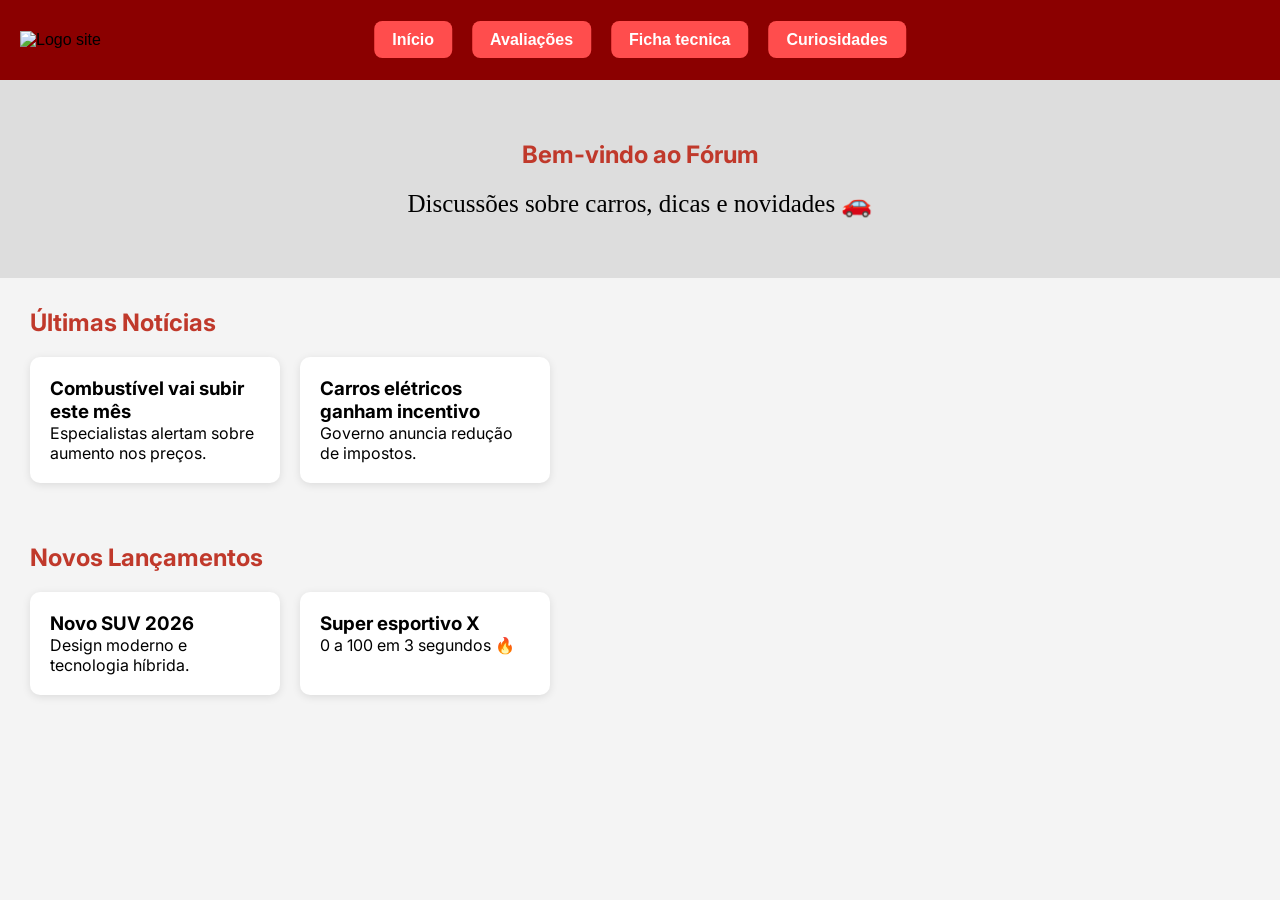
==== index.html @ 2453fffe "adicionei animaçoes no index" ====
<!DOCTYPE html>
<html lang="pt-br">
<head>
    <meta charset="UTF-8">
    <meta name="viewport" content="width=device-width, initial-scale=1.0">
    <title>Fórum de Carros</title>
    <link rel="stylesheet" href="CSS/style.css">
    <link rel="preconnect" href="https://fonts.googleapis.com">
<link rel="preconnect" href="https://fonts.gstatic.com" crossorigin>
<link href="https://fonts.googleapis.com/css2?family=Google+Sans:ital,opsz,wght@0,17..18,400..700;1,17..18,400..700&family=Inter:ital,opsz@0,14..32;1,14..32&family=Roboto+Condensed:ital,wght@0,100..900;1,100..900&display=swap" rel="stylesheet">
<link rel="preconnect" href="https://fonts.googleapis.com">
<link rel="preconnect" href="https://fonts.gstatic.com" crossorigin>
<link href="https://fonts.googleapis.com/css2?family=Carattere&family=Carlito:ital,wght@0,400;0,700;1,400;1,700&family=Google+Sans:ital,opsz,wght@0,17..18,400..700;1,17..18,400..700&family=Inter:ital,opsz@0,14..32;1,14..32&family=Noto+Sans:ital,wght@0,100..900;1,100..900&family=Roboto+Condensed:ital,wght@0,100..900;1,100..900&family=Roboto:ital,wght@0,100..900;1,100..900&display=swap" rel="stylesheet">
</head>
<body>

<header>
    <img src="Img/logo_site_carro-removebg-preview.png" alt="Logo site" class="logo">

    <nav>
        <ul>
            <li><a href="index.html">Início</a></li>
            <li><a href="/avaliações.html">Avaliações</a></li>
            <li><a href="#">Ficha tecnica</a></li>
            <li><a href="#">Curiosidades</a></li>
        </ul>
    </nav>
</header>

<main>
    <section class="banner">
        <h2>Bem-vindo ao Fórum</h2>
        <p>Discussões sobre carros, dicas e novidades 🚗</p>
    </section>

    <section class="noticias">
    <h2>Últimas Notícias</h2>

    <div class="container">
        <div class="card">
            <h3>Combustível vai subir este mês</h3>
            <p>Especialistas alertam sobre aumento nos preços.</p>
        </div>

        <div class="card">
            <h3>Carros elétricos ganham incentivo</h3>
            <p>Governo anuncia redução de impostos.</p>
        </div>
    </div>
</section>

<section class="lancamentos">
    <h2>Novos Lançamentos</h2>

    <div class="container">
        <div class="card">
            <h3>Novo SUV 2026</h3>
            <p>Design moderno e tecnologia híbrida.</p>
        </div>

        <div class="card">
            <h3>Super esportivo X</h3>
            <p>0 a 100 em 3 segundos 🔥</p>
        </div>
    </div>
</section>
</main>

</body>
</html>
---- CSS/style.css ----
* {
    margin: 0;
    padding: 0;
    box-sizing: border-box;
}

/* Fundo */
body {
    font-family: Arial, sans-serif;
    background-color: #f4f4f4;
}

/* Cabeçalho */
header {
  background-color: #8B0000;
  position: relative;
  display: flex;
  align-items: center;
  padding: 0 40px;
  height: 80px;
}

nav {
  position: absolute;
  left: 50%;
  transform: translateX(-50%);
}

/* Logo esquerda */
.logo {
    width: 250px;
    height: auto;
    position: absolute;
    left: 20px;
    top: 50%;
    transform: translateY(-50%);
}

/* Menu centralizado */
nav ul {
  display: flex;
  gap: 20px;
  list-style: none;
  margin: 0;
  padding: 0;
}

/* Links */
nav ul li a {
  text-decoration: none;
  background: #ff4d4d;
  color: white;
  padding: 10px 18px;
  border-radius: 8px;
  font-weight: bold;
}

/* Hover */
nav ul li a:hover {
    background-color: #922b21;
}

/* Banner */
.banner {
    text-align: center;
    padding: 60px 20px;
    background-color: #ddd;
}

.banner h2 {
    font-family: "Inter";
}

.banner p {
    font-size: 25px;
    font-family: "Google Sans";
}

.card {
    background-color: white;
    padding: 20px;
    border-radius: 10px;
    width: 250px;
    box-shadow: 0px 2px 8px rgba(0,0,0,0.1);
    transition: 0.3s;
    transition: transform 0.3s, box-shadow 0.3s;
}

/* Hover */
.card:hover {
    transform: scale(1.05);
    transform: translateY(-10px);
    box-shadow: 0px 8px 20px rgba(0,0,0,0.3);
}

/* Espaçamento das seções */
.noticias, .lancamentos {
    font-family: "Inter";
    padding: 30px;
}

/* Títulos */
h2 {
    margin-bottom: 20px;
    color: #c0392b;
}

/* Container lado a lado */
.container {
    display: flex;
    gap: 20px;
    flex-wrap: wrap;
}

@keyframes slideDown {
    from {
        transform: translateY(-100%);
        opacity: 0;
    }
    to {
        transform: translateY(0);
        opacity: 1;
    }
}

header {
    animation: slideDown 0.8s ease;
}


@keyframes aparecer {
    from {
        opacity: 0;
        transform: translateY(30px);
    }
    to {
        opacity: 1;
        transform: translateY(0);
    }
}

.card {
    opacity: 0;
    animation: aparecer 0.8s ease forwards;
}

/* Delay pra ficar profissional */
.card:nth-child(1) {
    animation-delay: 0.2s;
}

.card:nth-child(2) {
    animation-delay: 0.4s;
}
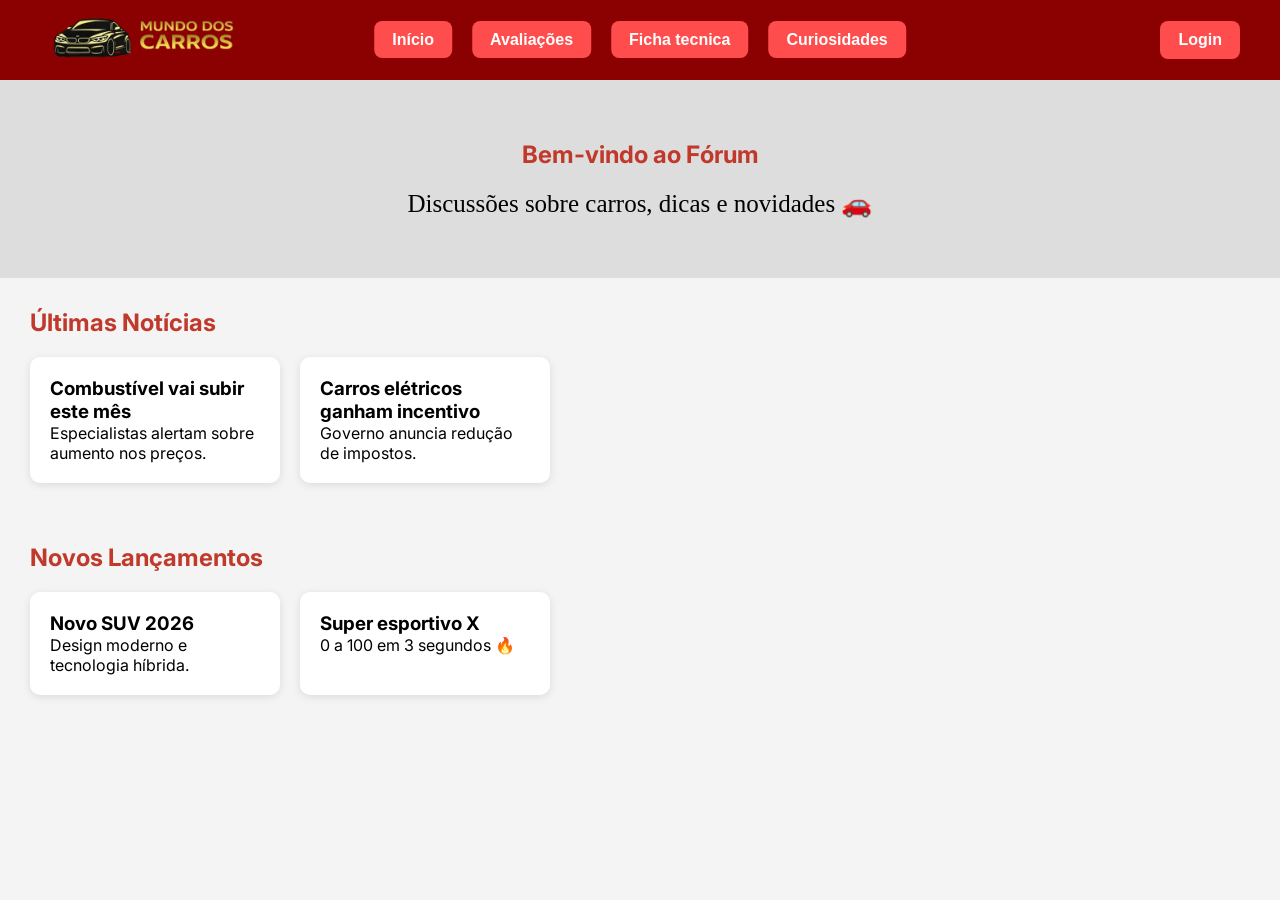
==== commit c45d58e0: "ajeitando a posiçao da logo" ====
--- a/index.html
+++ b/index.html
@@ -19,12 +19,15 @@
 
     <nav>
         <ul>
-            <li><a href="index.html">Início</a></li>
+            <li><a href="#">Início</a></li>
             <li><a href="/avaliações.html">Avaliações</a></li>
             <li><a href="#">Ficha tecnica</a></li>
             <li><a href="#">Curiosidades</a></li>
         </ul>
     </nav>
+
+    <a href="#" class="login-btn">Login</a>
+    
 </header>
 
 <main>
--- a/CSS/style.css
+++ b/CSS/style.css
@@ -28,7 +28,7 @@
 
 /* Logo esquerda */
 .logo {
-    width: 250px;
+     width: 250px;
     height: auto;
     position: absolute;
     left: 20px;
@@ -60,6 +60,25 @@
     background-color: #922b21;
 }
 
+.login-btn {
+    position: absolute;
+    right: 40px;
+
+    text-decoration: none;
+    background: #ff4d4d;
+    color: white;
+    padding: 10px 18px;
+    border-radius: 8px;
+    font-weight: bold;
+    transition: 0.3s;
+}
+
+/* Hover igual */
+.login-btn:hover {
+    background-color: #922b21;
+    transform: scale(1.05);
+}
+
 /* Banner */
 .banner {
     text-align: center;
@@ -83,14 +102,11 @@
     width: 250px;
     box-shadow: 0px 2px 8px rgba(0,0,0,0.1);
     transition: 0.3s;
-    transition: transform 0.3s, box-shadow 0.3s;
 }
 
 /* Hover */
 .card:hover {
     transform: scale(1.05);
-    transform: translateY(-10px);
-    box-shadow: 0px 8px 20px rgba(0,0,0,0.3);
 }
 
 /* Espaçamento das seções */
@@ -112,43 +128,3 @@
     flex-wrap: wrap;
 }
 
-@keyframes slideDown {
-    from {
-        transform: translateY(-100%);
-        opacity: 0;
-    }
-    to {
-        transform: translateY(0);
-        opacity: 1;
-    }
-}
-
-header {
-    animation: slideDown 0.8s ease;
-}
-
-
-@keyframes aparecer {
-    from {
-        opacity: 0;
-        transform: translateY(30px);
-    }
-    to {
-        opacity: 1;
-        transform: translateY(0);
-    }
-}
-
-.card {
-    opacity: 0;
-    animation: aparecer 0.8s ease forwards;
-}
-
-/* Delay pra ficar profissional */
-.card:nth-child(1) {
-    animation-delay: 0.2s;
-}
-
-.card:nth-child(2) {
-    animation-delay: 0.4s;
-}
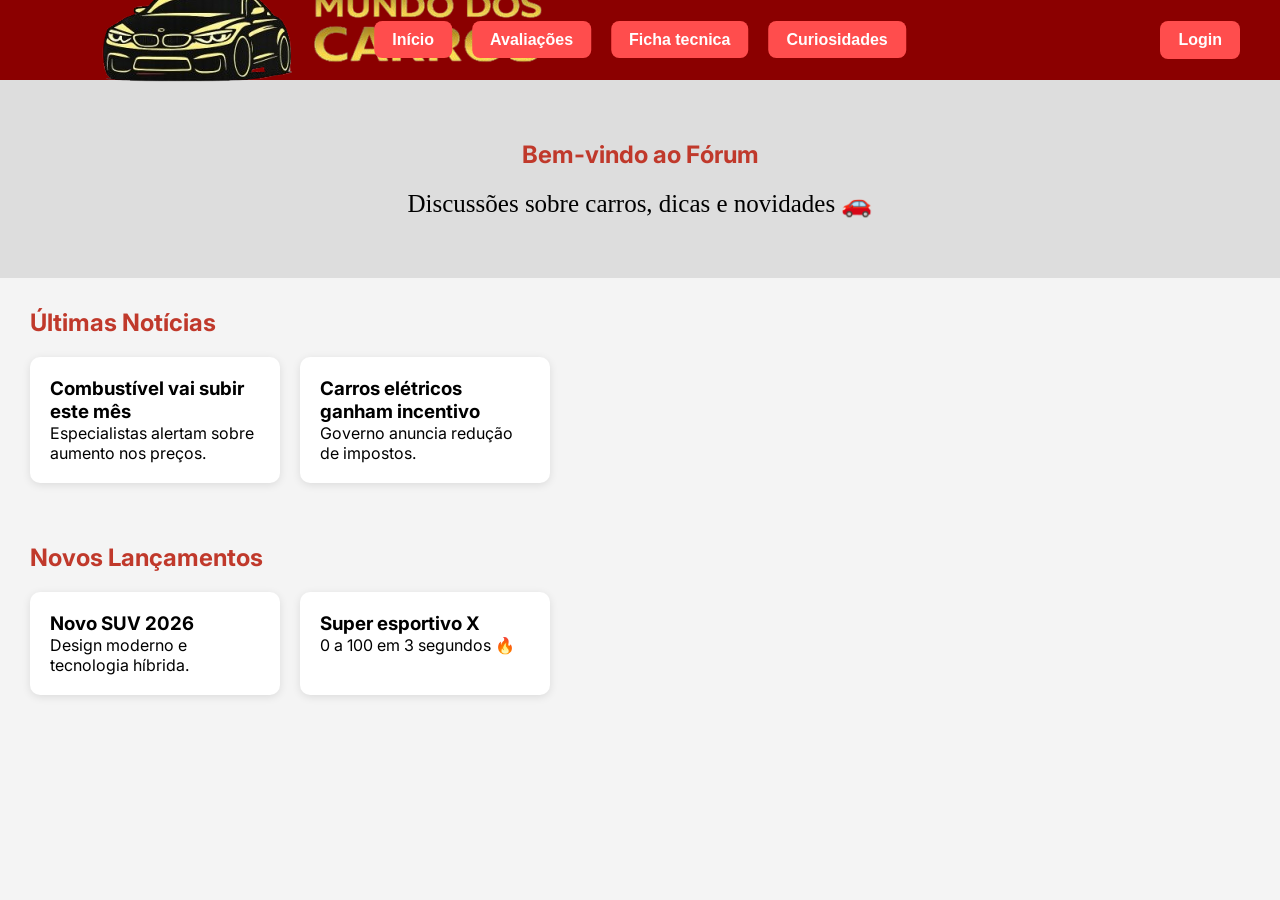
==== commit b9237261: "Merge branch 'Kaua-TelaAvaliações'" ====
--- a/index.html
+++ b/index.html
@@ -19,7 +19,7 @@
 
     <nav>
         <ul>
-            <li><a href="#">Início</a></li>
+            <li><a href="index.html">Início</a></li>
             <li><a href="/avaliações.html">Avaliações</a></li>
             <li><a href="#">Ficha tecnica</a></li>
             <li><a href="#">Curiosidades</a></li>
--- a/CSS/style.css
+++ b/CSS/style.css
@@ -28,7 +28,11 @@
 
 /* Logo esquerda */
 .logo {
+<<<<<<< HEAD
      width: 250px;
+=======
+    width: 250px;
+>>>>>>> Kaua-TelaAvaliações
     height: auto;
     position: absolute;
     left: 20px;
@@ -102,11 +106,14 @@
     width: 250px;
     box-shadow: 0px 2px 8px rgba(0,0,0,0.1);
     transition: 0.3s;
+    transition: transform 0.3s, box-shadow 0.3s;
 }
 
 /* Hover */
 .card:hover {
     transform: scale(1.05);
+    transform: translateY(-10px);
+    box-shadow: 0px 8px 20px rgba(0,0,0,0.3);
 }
 
 /* Espaçamento das seções */
@@ -128,3 +135,43 @@
     flex-wrap: wrap;
 }
 
+@keyframes slideDown {
+    from {
+        transform: translateY(-100%);
+        opacity: 0;
+    }
+    to {
+        transform: translateY(0);
+        opacity: 1;
+    }
+}
+
+header {
+    animation: slideDown 0.8s ease;
+}
+
+
+@keyframes aparecer {
+    from {
+        opacity: 0;
+        transform: translateY(30px);
+    }
+    to {
+        opacity: 1;
+        transform: translateY(0);
+    }
+}
+
+.card {
+    opacity: 0;
+    animation: aparecer 0.8s ease forwards;
+}
+
+/* Delay pra ficar profissional */
+.card:nth-child(1) {
+    animation-delay: 0.2s;
+}
+
+.card:nth-child(2) {
+    animation-delay: 0.4s;
+}
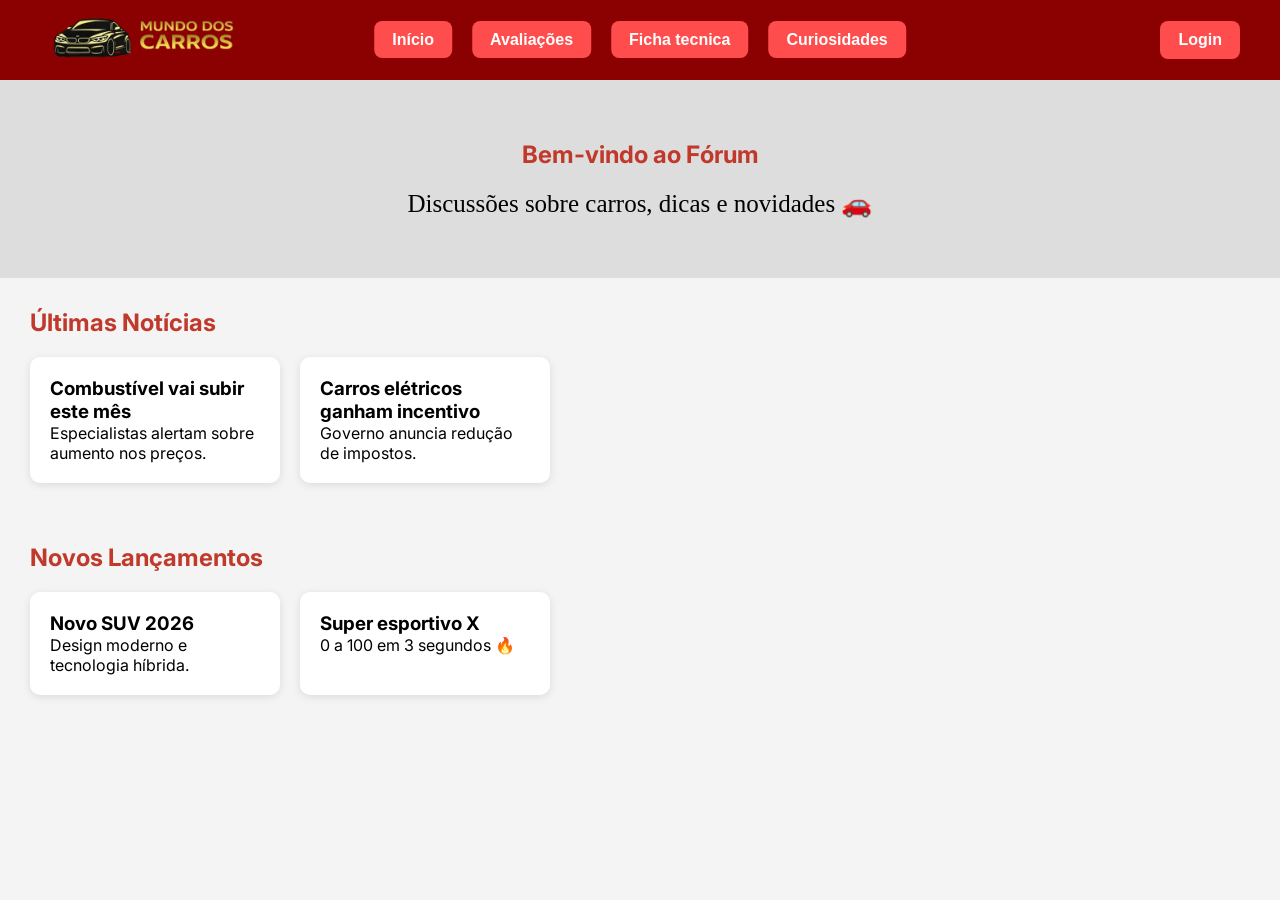
==== commit 3cb777d5: "corrigindo endereçamentos e demais" ====
--- a/index.html
+++ b/index.html
@@ -20,13 +20,13 @@
     <nav>
         <ul>
             <li><a href="index.html">Início</a></li>
-            <li><a href="/avaliações.html">Avaliações</a></li>
-            <li><a href="#">Ficha tecnica</a></li>
-            <li><a href="#">Curiosidades</a></li>
+            <li><a href="avaliações.html">Avaliações</a></li>
+            <li><a href="ficha-tecnica.html">Ficha tecnica</a></li>
+            <li><a href="curiosidades.html">Curiosidades</a></li>
         </ul>
     </nav>
 
-    <a href="#" class="login-btn">Login</a>
+    <a href="login.html" class="login-btn">Login</a>
     
 </header>
 
--- a/CSS/style.css
+++ b/CSS/style.css
@@ -28,11 +28,7 @@
 
 /* Logo esquerda */
 .logo {
-<<<<<<< HEAD
-     width: 250px;
-=======
     width: 250px;
->>>>>>> Kaua-TelaAvaliações
     height: auto;
     position: absolute;
     left: 20px;
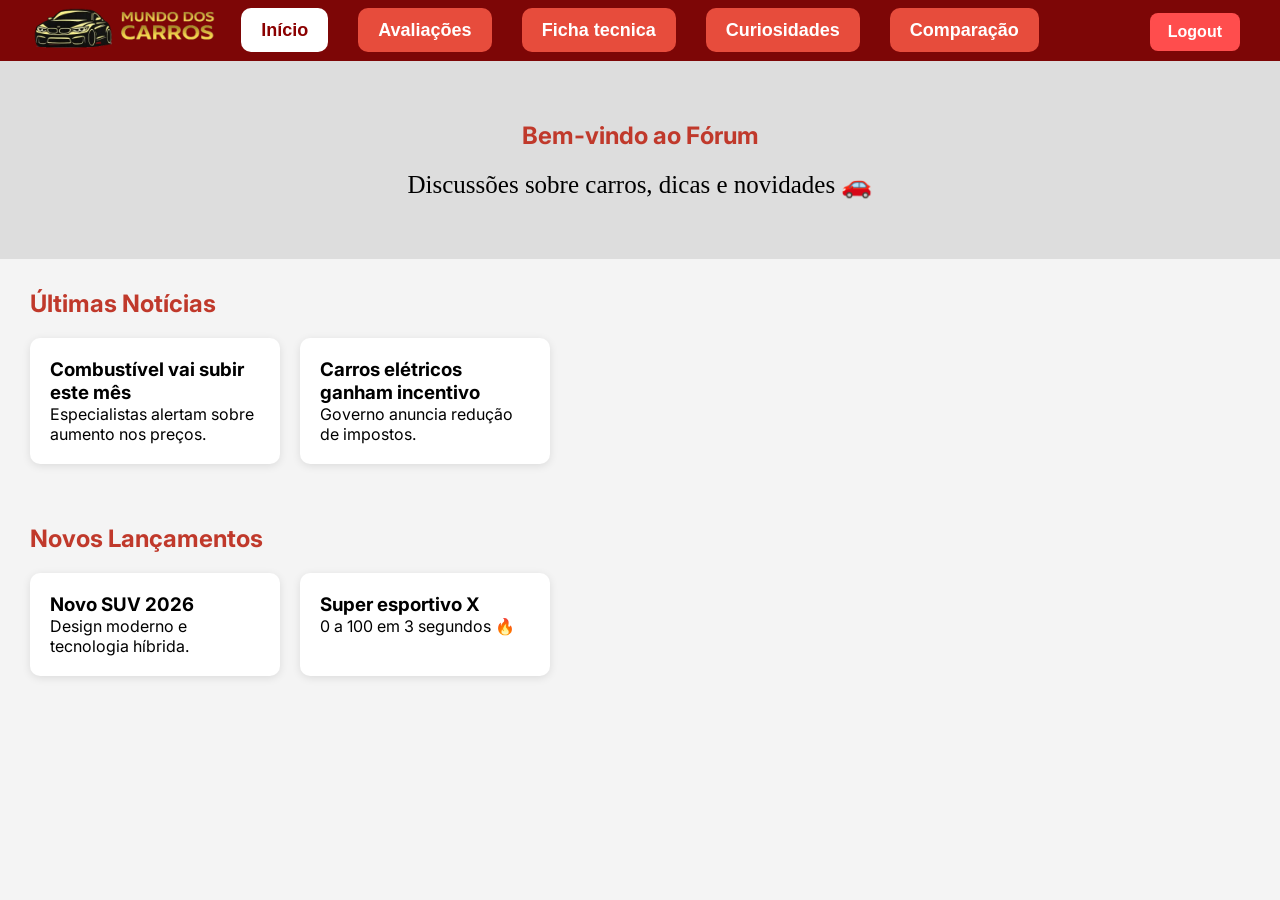
==== commit 56f4be86: "padronizando nav bar" ====
--- a/index.html
+++ b/index.html
@@ -19,14 +19,15 @@
 
     <nav>
         <ul>
-            <li><a href="index.html">Início</a></li>
+            <li><a href="index.html" class="active">Início</a></li>
             <li><a href="avaliações.html">Avaliações</a></li>
             <li><a href="ficha-tecnica.html">Ficha tecnica</a></li>
-            <li><a href="curiosidades.html">Curiosidades</a></li>
+            <li><a href="curiosidade.html">Curiosidades</a></li>
+            <li><a href="comparar.html">Comparação</a></li>
         </ul>
     </nav>
 
-    <a href="login.html" class="login-btn">Login</a>
+    <a href="login.html" class="login-btn">Logout</a>
     
 </header>
 
--- a/CSS/style.css
+++ b/CSS/style.css
@@ -10,20 +10,16 @@
     background-color: #f4f4f4;
 }
 
-/* Cabeçalho */
 header {
-  background-color: #8B0000;
-  position: relative;
-  display: flex;
-  align-items: center;
-  padding: 0 40px;
-  height: 80px;
+    background-color: #7d0606;
+    padding: 20px;
+    position: relative;
 }
 
 nav {
-  position: absolute;
-  left: 50%;
-  transform: translateX(-50%);
+  flex: 1;
+  display: flex;
+  justify-content: center;
 }
 
 /* Logo esquerda */
@@ -31,40 +27,45 @@
     width: 250px;
     height: auto;
     position: absolute;
-    left: 20px;
+    left: 1px;
     top: 50%;
     transform: translateY(-50%);
 }
 
 /* Menu centralizado */
 nav ul {
-  display: flex;
-  gap: 20px;
-  list-style: none;
-  margin: 0;
-  padding: 0;
+    display: flex;
+    justify-content: center;
+    list-style: none; 
+    gap: 30px;
+    text-decoration: none;
+    color: white;
 }
 
 /* Links */
 nav ul li a {
-  text-decoration: none;
-  background: #ff4d4d;
-  color: white;
-  padding: 10px 18px;
-  border-radius: 8px;
-  font-weight: bold;
+    text-decoration: none;
+    color: white;
+    background-color: #e74c3c;
+    padding: 12px 20px;
+    font-size: 18px;
+    font-weight: bold;
+    font-family: Sans-serif;
+    border-radius: 10px;
+    transition: 0.3s;
 }
 
 /* Hover */
 nav ul li a:hover {
     background-color: #922b21;
+    box-shadow: 0px 4px 12px rgba(0,0,0,0.4);
 }
 
 .login-btn {
     position: absolute;
     right: 40px;
-
-    text-decoration: none;
+    bottom: 10px;
+    text-decoration: none;  
     background: #ff4d4d;
     color: white;
     padding: 10px 18px;
@@ -170,4 +171,9 @@
 
 .card:nth-child(2) {
     animation-delay: 0.4s;
+}
+
+.active {
+  background: white !important;
+  color: #8B0000 !important;
 }
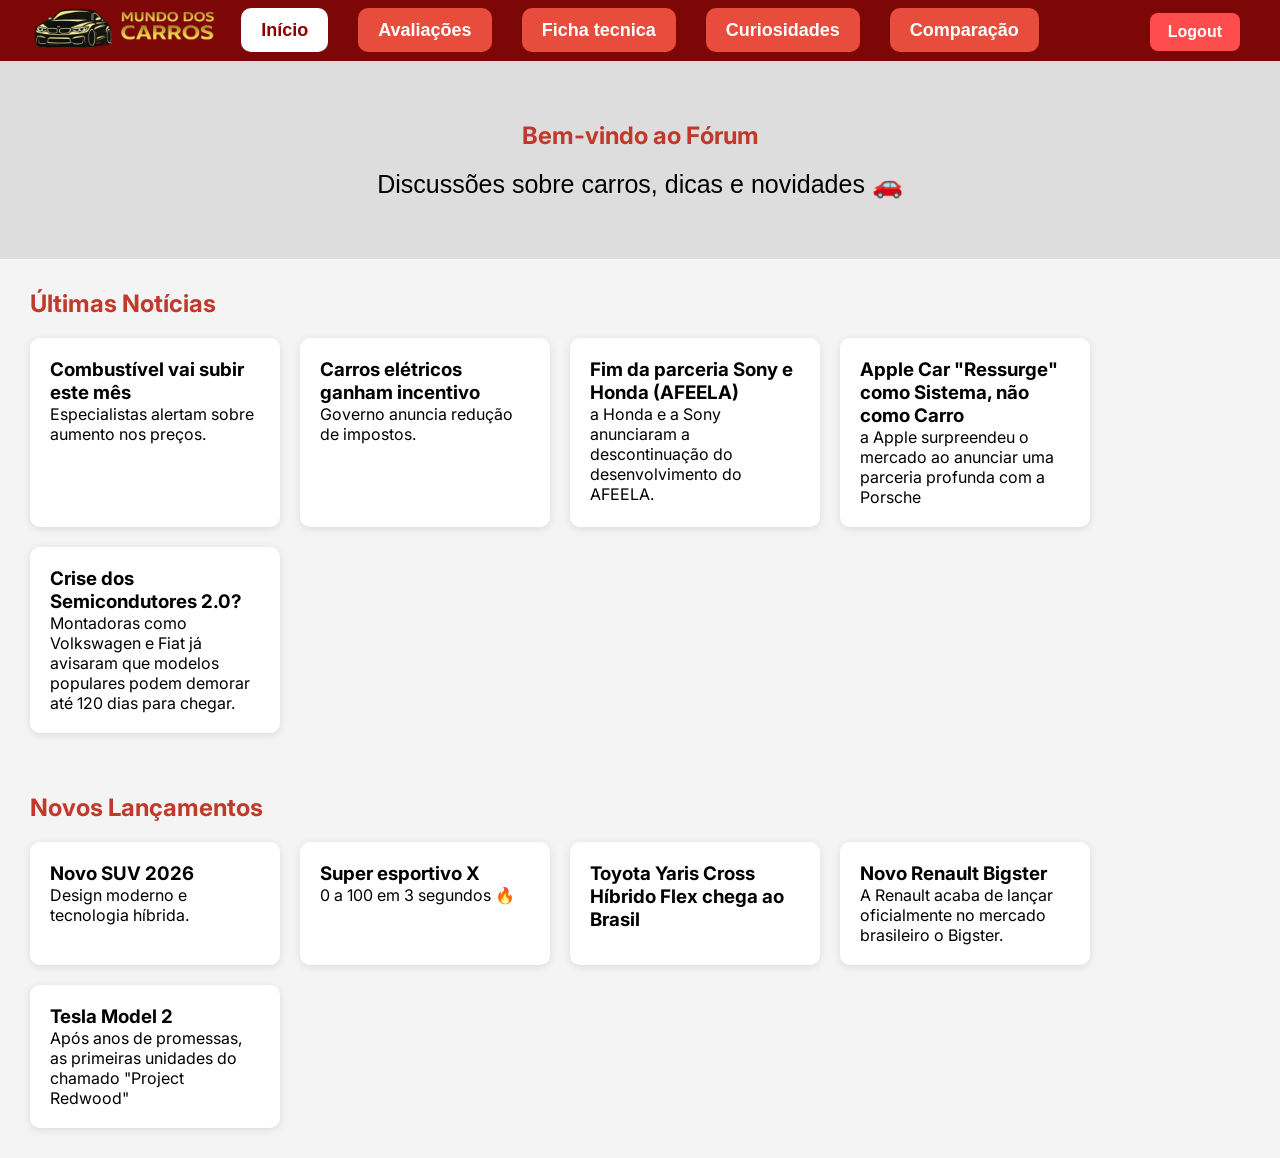
==== commit d54793a3: "commit final" ====
--- a/index.html
+++ b/index.html
@@ -15,7 +15,7 @@
 <body>
 
 <header>
-    <img src="Img/logo_site_carro-removebg-preview.png" alt="Logo site" class="logo">
+    <a href="index.html"><img src="Img/logo_site_carro-removebg-preview.png" alt="Logo site" class="logo"></a>
 
     <nav>
         <ul>
@@ -50,6 +50,21 @@
             <h3>Carros elétricos ganham incentivo</h3>
             <p>Governo anuncia redução de impostos.</p>
         </div>
+
+        <div class="card">
+            <h3>Fim da parceria Sony e Honda (AFEELA)</h3>
+            <p>a Honda e a Sony anunciaram a descontinuação do desenvolvimento do AFEELA.</p>
+        </div>
+
+        <div class="card">
+            <h3>Apple Car "Ressurge" como Sistema, não como Carro</h3>
+            <p>a Apple surpreendeu o mercado ao anunciar uma parceria profunda com a Porsche</p>
+        </div>
+
+        <div class="card">
+            <h3>Crise dos Semicondutores 2.0?</h3>
+            <p>Montadoras como Volkswagen e Fiat já avisaram que modelos populares podem demorar até 120 dias para chegar.</p>
+        </div>
     </div>
 </section>
 
@@ -66,6 +81,20 @@
             <h3>Super esportivo X</h3>
             <p>0 a 100 em 3 segundos 🔥</p>
         </div>
+
+        <div class="card">
+            <h3>Toyota Yaris Cross Híbrido Flex chega ao Brasil</h3>
+        </div>
+
+        <div class="card">
+            <h3>Novo Renault Bigster</h3>
+            <p>A Renault acaba de lançar oficialmente no mercado brasileiro o Bigster.</p>
+        </div>
+
+        <div class="card">
+            <h3>Tesla Model 2</h3>
+            <p>Após anos de promessas, as primeiras unidades do chamado "Project Redwood"</p>
+        </div>
     </div>
 </section>
 </main>
--- a/CSS/style.css
+++ b/CSS/style.css
@@ -1,28 +1,70 @@
+/* Reset básico */
 * {
     margin: 0;
     padding: 0;
     box-sizing: border-box;
 }
 
-/* Fundo */
+/* ===================== */
+/* Fundo geral da página */
+/* ===================== */
 body {
     font-family: Arial, sans-serif;
     background-color: #f4f4f4;
 }
 
+/* ===================== */
+/* Header */
+/* ===================== */
 header {
+    display: flex;
+    align-items: center;
+    justify-content: center;
     background-color: #7d0606;
     padding: 20px;
     position: relative;
-}
-
+    animation: slideDown 0.8s ease;
+}
+
+/* ===================== */
+/* Navegação */
+/* ===================== */
 nav {
-  flex: 1;
-  display: flex;
-  justify-content: center;
-}
-
-/* Logo esquerda */
+    flex: 1;
+    display: flex;
+    justify-content: center;
+}
+
+/* Menu */
+nav ul {
+    display: flex;
+    justify-content: center;
+    list-style: none;
+    gap: 30px;
+}
+
+/* Links do menu */
+nav ul li a {
+    text-decoration: none;
+    color: white;
+    background-color: #e74c3c;
+    padding: 12px 20px;
+    font-size: 18px;
+    font-weight: bold;
+    font-family: sans-serif;
+    border-radius: 10px;
+    transition: 0.3s;
+}
+
+/* Hover dos links */
+nav ul li a:hover {
+    background-color: #922b21;
+    box-shadow: 0px 4px 12px rgba(0, 0, 0, 0.4);
+}
+
+/* ===================== */
+/* Logo */
+/* ===================== */
 .logo {
     width: 250px;
     height: auto;
@@ -32,40 +74,14 @@
     transform: translateY(-50%);
 }
 
-/* Menu centralizado */
-nav ul {
-    display: flex;
-    justify-content: center;
-    list-style: none; 
-    gap: 30px;
-    text-decoration: none;
-    color: white;
-}
-
-/* Links */
-nav ul li a {
-    text-decoration: none;
-    color: white;
-    background-color: #e74c3c;
-    padding: 12px 20px;
-    font-size: 18px;
-    font-weight: bold;
-    font-family: Sans-serif;
-    border-radius: 10px;
-    transition: 0.3s;
-}
-
-/* Hover */
-nav ul li a:hover {
-    background-color: #922b21;
-    box-shadow: 0px 4px 12px rgba(0,0,0,0.4);
-}
-
+/* ===================== */
+/* Botão Login */
+/* ===================== */
 .login-btn {
     position: absolute;
     right: 40px;
     bottom: 10px;
-    text-decoration: none;  
+    text-decoration: none;
     background: #ff4d4d;
     color: white;
     padding: 10px 18px;
@@ -74,13 +90,15 @@
     transition: 0.3s;
 }
 
-/* Hover igual */
+/* Hover do botão */
 .login-btn:hover {
     background-color: #922b21;
     transform: scale(1.05);
 }
 
+/* ===================== */
 /* Banner */
+/* ===================== */
 .banner {
     text-align: center;
     padding: 60px 20px;
@@ -88,34 +106,53 @@
 }
 
 .banner h2 {
-    font-family: "Inter";
+    font-family: "Inter", sans-serif;
 }
 
 .banner p {
     font-size: 25px;
-    font-family: "Google Sans";
-}
-
+    font-family: "Google Sans", sans-serif;
+}
+
+/* ===================== */
+/* Cards */
+/* ===================== */
 .card {
     background-color: white;
     padding: 20px;
     border-radius: 10px;
     width: 250px;
-    box-shadow: 0px 2px 8px rgba(0,0,0,0.1);
-    transition: 0.3s;
-    transition: transform 0.3s, box-shadow 0.3s;
-}
-
-/* Hover */
+    box-shadow: 0px 2px 8px rgba(0, 0, 0, 0.1);
+    
+    /* Animação */
+    opacity: 0;
+    animation: aparecer 0.8s ease forwards;
+
+    /* Transição */
+    transition: transform 0.3s ease, box-shadow 0.3s ease;
+}
+
+/* Hover dos cards */
 .card:hover {
-    transform: scale(1.05);
-    transform: translateY(-10px);
-    box-shadow: 0px 8px 20px rgba(0,0,0,0.3);
-}
-
-/* Espaçamento das seções */
-.noticias, .lancamentos {
-    font-family: "Inter";
+    transform: scale(1.05) translateY(-10px);
+    box-shadow: 0px 8px 20px rgba(0, 0, 0, 0.3);
+}
+
+/* Delay de animação */
+.card:nth-child(1) {
+    animation-delay: 0.2s;
+}
+
+.card:nth-child(2) {
+    animation-delay: 0.4s;
+}
+
+/* ===================== */
+/* Seções */
+/* ===================== */
+.noticias,
+.lancamentos {
+    font-family: "Inter", sans-serif;
     padding: 30px;
 }
 
@@ -125,13 +162,24 @@
     color: #c0392b;
 }
 
-/* Container lado a lado */
+/* Container flexível */
 .container {
     display: flex;
     gap: 20px;
     flex-wrap: wrap;
 }
 
+/* ===================== */
+/* Estado ativo */
+/* ===================== */
+.active {
+    background: white !important;
+    color: #8B0000 !important;
+}
+
+/* ===================== */
+/* Animações */
+/* ===================== */
 @keyframes slideDown {
     from {
         transform: translateY(-100%);
@@ -143,11 +191,6 @@
     }
 }
 
-header {
-    animation: slideDown 0.8s ease;
-}
-
-
 @keyframes aparecer {
     from {
         opacity: 0;
@@ -159,21 +202,76 @@
     }
 }
 
-.card {
-    opacity: 0;
-    animation: aparecer 0.8s ease forwards;
-}
-
-/* Delay pra ficar profissional */
-.card:nth-child(1) {
-    animation-delay: 0.2s;
-}
-
-.card:nth-child(2) {
-    animation-delay: 0.4s;
-}
-
-.active {
-  background: white !important;
-  color: #8B0000 !important;
+/* ===================== */
+/* Responsividade */
+/* ===================== */
+/* ===================== */
+/* Responsividade */
+/* ===================== */
+
+@media (max-width: 900px) {
+    /* Ajuste do Header para telas médias */
+    header {
+        flex-direction: column; /* Empilha logo e menu */
+        padding: 60px 20px 20px 20px; /* Dá espaço para a logo no topo */
+    }
+
+    .logo {
+        position: relative; /* Sai do modo "por cima de tudo" */
+        left: auto;
+        top: auto;
+        transform: none;
+        margin-bottom: 20px;
+        display: block;
+        margin-left: auto;
+        margin-right: auto;
+        width: 180px; /* Diminui a logo no celular */
+    }
+
+    .login-btn{
+        bottom: 80%;
+    }
+
+    nav ul {
+        gap: 20px; /* Diminui espaço entre botões */
+        flex-wrap: wrap; /* Permite que os botões quebrem linha */
+    }
+
+    nav ul li a {
+        padding: 8px 15px;
+        font-size: 14px;
+    }
+}
+
+@media (max-width: 600px) {
+    /* Filtros e Cards em celulares pequenos */
+    .filtros {
+        padding: 10px;
+        justify-content: center;
+    }
+
+    .filtros input, 
+    .filtros select, 
+    .filtros button {
+        width: 100%; /* Ocupa a largura toda no celular */
+    }
+
+    .lista {
+        padding: 0 15px;
+    }
+
+    .card {
+        flex-direction: column; /* Imagem em cima, texto embaixo */
+        align-items: flex-start;
+        text-align: center;
+    }
+
+    .imagem {
+        width: 100%; /* Imagem ocupa o card todo */
+        height: 150px;
+    }
+
+    .info {
+        width: 100%;
+    }
 }
